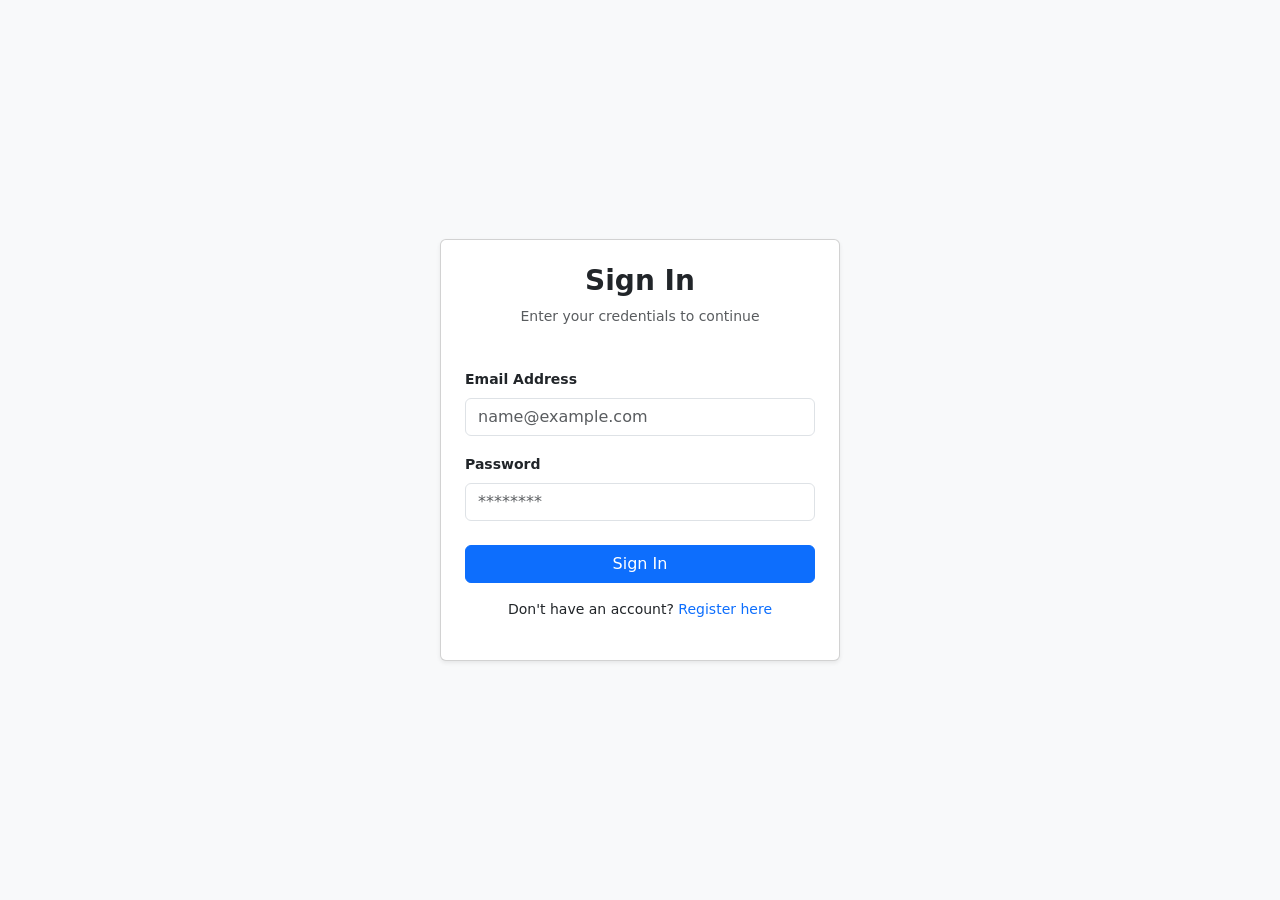
==== login.html @ 372deefb "add login page structure" ====
<!DOCTYPE html>
<html lang="en">
<head>
    <meta charset="UTF-8">
    <meta name="viewport" content="width=device-width, initial-scale=1.0">
    <title>login</title>
    <link href="https://cdn.jsdelivr.net/npm/bootstrap@5.3.8/dist/css/bootstrap.min.css" rel="stylesheet" integrity="sha384-sRIl4kxILFvY47J16cr9ZwB07vP4J8+LH7qKQnuqkuIAvNWLzeN8tE5YBujZqJLB" crossorigin="anonymous">
<script src="https://cdn.jsdelivr.net/npm/bootstrap@5.3.8/dist/js/bootstrap.bundle.min.js" integrity="sha384-FKyoEForCGlyvwx9Hj09JcYn3nv7wiPVlz7YYwJrWVcXK/BmnVDxM+D2scQbITxI" crossorigin="anonymous"></script>
<link rel="stylesheet" href="main.css">
</head>
<body class="bg-light">
    <div class="container d-flex justify-content-center align-items-center vh-100">
        <div class="card auth-card shadow-sm p-4" style="max-width: 400px; width: 100%;">
            <div class="text-center mb-4">
                <h3 class="fw-bold">Sign In</h3>
                <p class="text-muted small">Enter your credentials to continue</p>
            </div>

            <form id="login-form">
                <div class="mb-3">
                    <label for="login-email" class="form-label small fw-bold">Email Address</label>
                    <input type="email" class="form-control custom-input" id="login-email" placeholder="name@example.com">
                </div>

                <div class="mb-4">
                    <label for="login-password" class="form-label small fw-bold">Password</label>
                    <input type="password" class="form-control custom-input" id="login-password" placeholder="********">
                </div>

                <button type="submit" class="btn btn-primary btn-main w-100">Sign In</button>

                <p class="text-center mt-3 small">
                    Don't have an account? <a href="register.html" class="text-decoration-none">Register here</a>
                </p>
            </form>
        </div>
    </div>

</body>
</html>
---- main.css ----
* {
  padding: 0;
  margin: 0;
  box-sizing: border-box;
<<<<<<< HEAD
}

btn-main {
  background: #1a237e !important;
  border-radius: 8px !important;
  border: none;
}/*# sourceMappingURL=main.css.map */
=======
}
>>>>>>> main
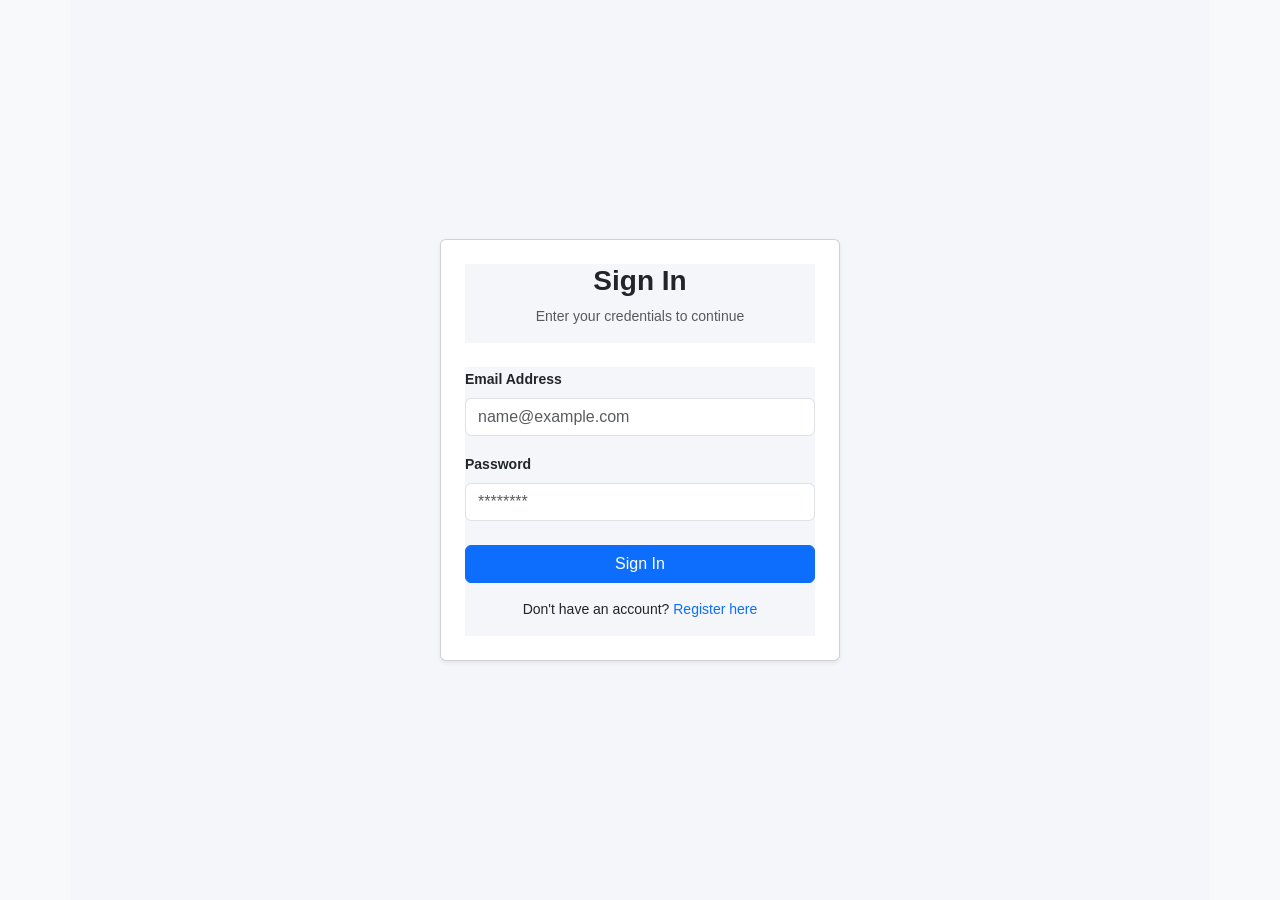
==== commit f5f06a1d: "add login.js file" ====
--- a/login.html
+++ b/login.html
@@ -20,11 +20,13 @@
                 <div class="mb-3">
                     <label for="login-email" class="form-label small fw-bold">Email Address</label>
                     <input type="email" class="form-control custom-input" id="login-email" placeholder="name@example.com">
+                    <span id="login-message"></span>
                 </div>
 
                 <div class="mb-4">
                     <label for="login-password" class="form-label small fw-bold">Password</label>
                     <input type="password" class="form-control custom-input" id="login-password" placeholder="********">
+                    <span id="pass-message"></span>
                 </div>
 
                 <button type="submit" class="btn btn-primary btn-main w-100">Sign In</button>
@@ -35,6 +37,6 @@
             </form>
         </div>
     </div>
-
+<script src="login.js"></script>
 </body>
 </html>
--- a/main.css
+++ b/main.css
@@ -2,14 +2,91 @@
   padding: 0;
   margin: 0;
   box-sizing: border-box;
-<<<<<<< HEAD
+  background: #f4f6f9;
+  font-family: "Segoe UI", Tahoma, Geneva, Verdana, sans-serif;
 }
 
-btn-main {
-  background: #1a237e !important;
-  border-radius: 8px !important;
-  border: none;
-}/*# sourceMappingURL=main.css.map */
-=======
+.question__qc {
+  color: #212529;
+  margin: 20px 0 25px 10px;
+  background-color: #f8f9fa;
+  font-size: 22px;
+  font-weight: 600px;
 }
->>>>>>> main
+.question__form-check {
+  padding: 12px 15px;
+  margin-bottom: 12px;
+  border: 1px solid #e5e5e5;
+  border-radius: 10px;
+  transition: 0.3s;
+  cursor: pointer;
+  display: flex;
+  align-items: center;
+  gap: 10px;
+}
+.question__form-check:hover {
+  background-color: #f8f9fa;
+  border-color: #0d6efd;
+}
+.question__buttons {
+  margin: 35px 0;
+  display: flex;
+  justify-content: space-evenly;
+}
+.question__buttons .btn {
+  padding: 8px 20px;
+  border-radius: 30px;
+  margin: 10px 0;
+}
+
+.prog {
+  margin: 1%;
+}
+
+.qsec {
+  min-width: 60%;
+  margin: 60px auto;
+  background: #ffffff;
+  padding: 35px;
+  border-radius: 15px;
+  box-shadow: 0 10px 25px rgba(0, 0, 0, 0.08);
+}
+
+.change {
+  display: flex;
+}
+.change__markQ {
+  margin: 60px auto;
+  margin-left: 0;
+  padding: 10px;
+  background-color: #fff3cd;
+  border-radius: 8px;
+  font-size: 14px;
+  width: 10%;
+}
+
+.result {
+  height: 90vh;
+  display: flex;
+  justify-content: center;
+  align-items: center;
+}
+.result__card {
+  min-width: 50%;
+  margin: 60px auto;
+  padding: 35px;
+  border-radius: 15px;
+  box-shadow: 0 10px 25px rgba(0, 0, 0, 0.08);
+  text-align: center;
+}
+.result__card h1 {
+  color: #1a237e;
+}
+.result__card p {
+  font-weight: bold;
+  text-transform: capitalize;
+}
+.result__card__buttons {
+  display: flex;
+  justify-content: space-evenly;
+}
